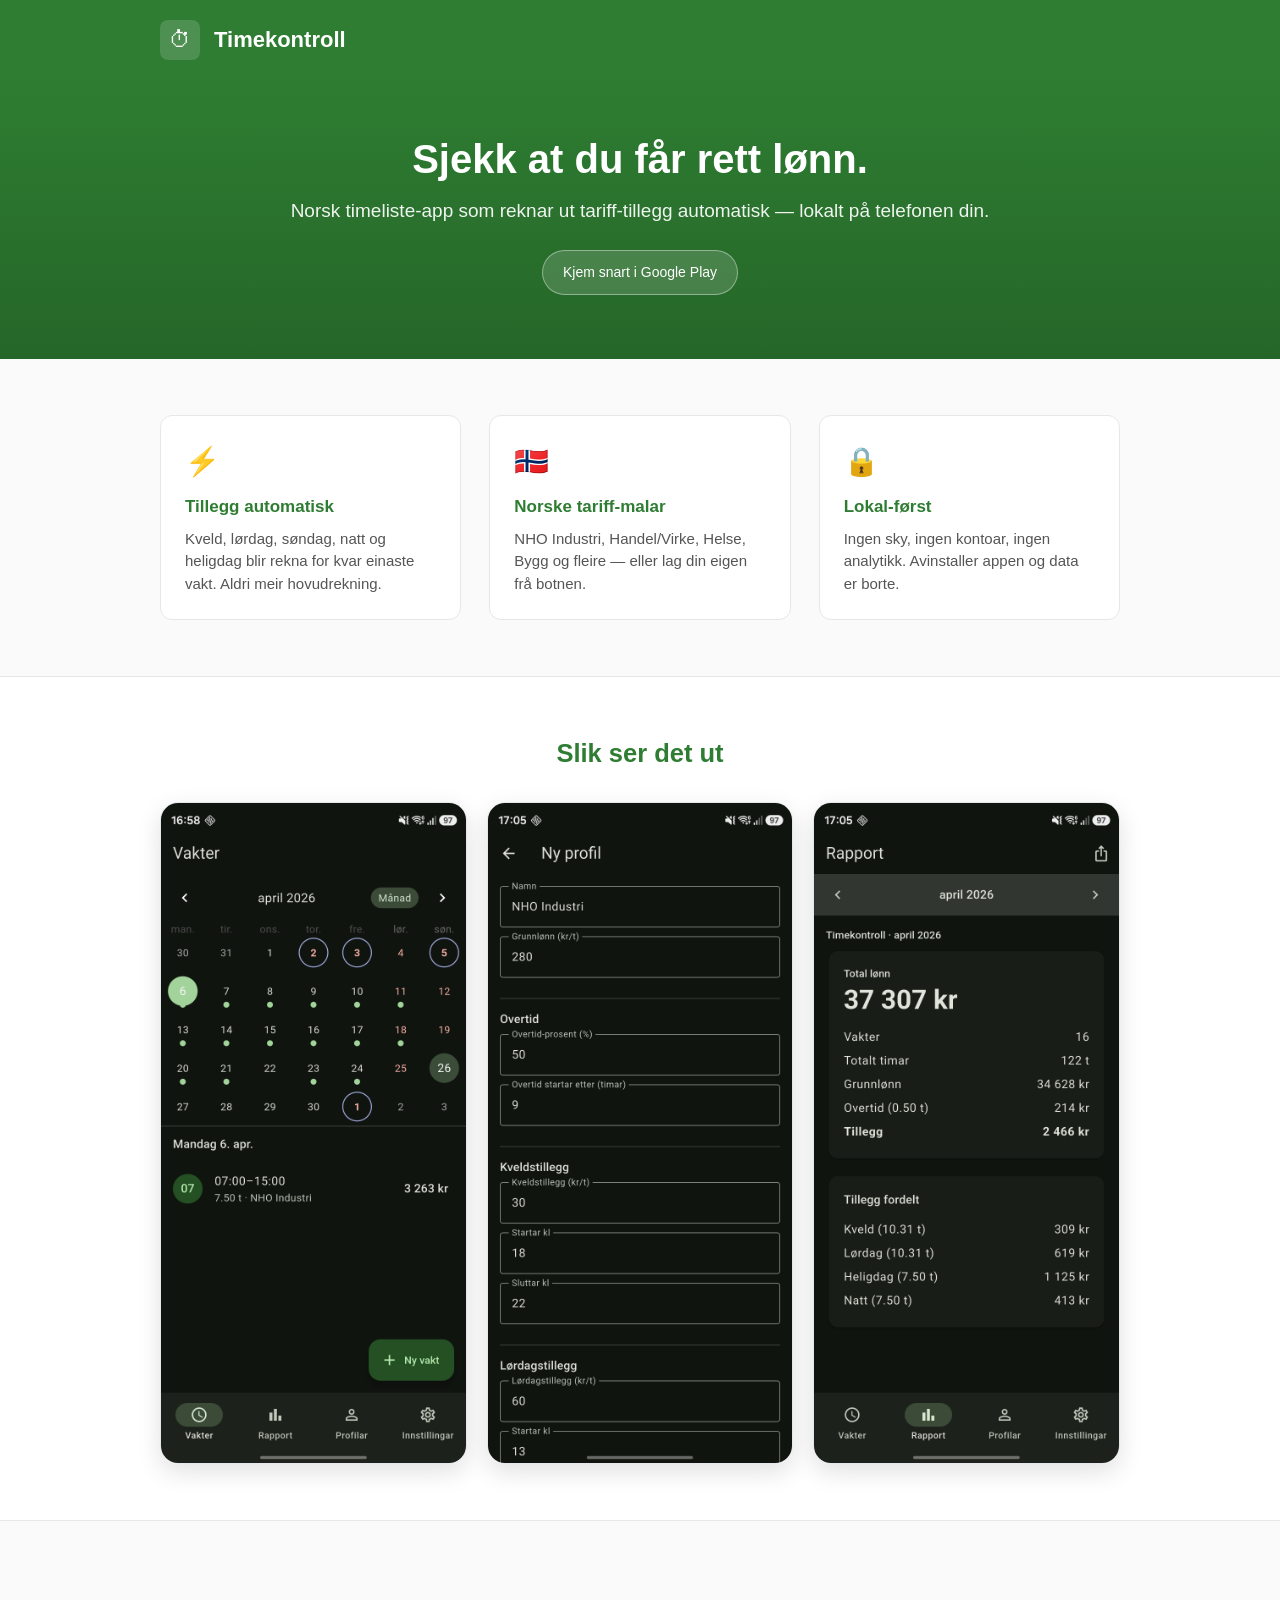
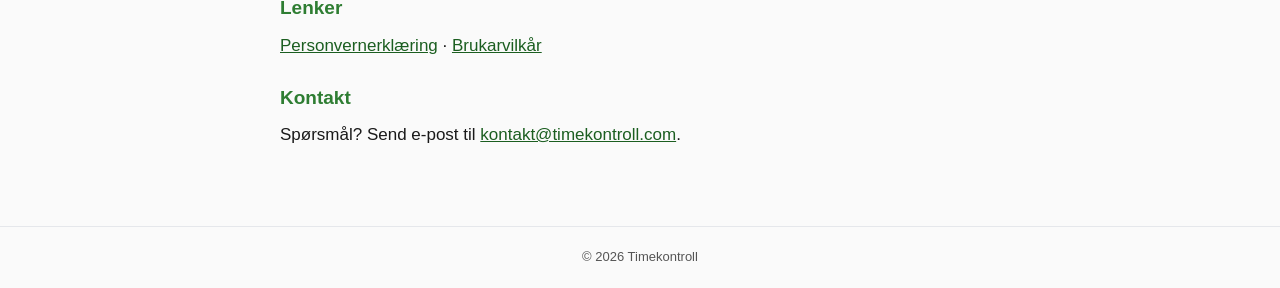
==== index.html @ 094d69ae "Real screenshots: calendar, profile-edit, report" ====
<!doctype html>
<html lang="nn">
<head>
<meta charset="utf-8">
<meta name="viewport" content="width=device-width, initial-scale=1">
<title>Timekontroll — norsk timeliste-app</title>
<meta name="description" content="Sjekk at du får rett lønn. Føre vakter, rekn ut tillegg og overtid automatisk.">
<meta property="og:title" content="Timekontroll — norsk timeliste-app">
<meta property="og:description" content="Sjekk at du får rett lønn. Føre vakter, rekn ut tillegg og overtid automatisk.">
<meta property="og:type" content="website">
<meta property="og:url" content="https://timekontroll.com/">
<link rel="stylesheet" href="styles.css">
</head>
<body>
<header>
  <div class="wrap">
    <div class="logo">⏱</div>
    <h1>Timekontroll</h1>
  </div>
</header>

<section class="hero">
  <div class="hero-wrap">
    <h1>Sjekk at du får rett lønn.</h1>
    <p class="lede">Norsk timeliste-app som reknar ut tariff-tillegg automatisk — lokalt på telefonen din.</p>
    <p class="cta-row">
      <span class="badge">Kjem snart i Google Play</span>
    </p>
  </div>
</section>

<section class="features">
  <div class="features-wrap">
    <div class="feature">
      <div class="icon">⚡</div>
      <h3>Tillegg automatisk</h3>
      <p>Kveld, lørdag, søndag, natt og heligdag blir rekna for kvar einaste vakt. Aldri meir hovudrekning.</p>
    </div>
    <div class="feature">
      <div class="icon">🇳🇴</div>
      <h3>Norske tariff-malar</h3>
      <p>NHO Industri, Handel/Virke, Helse, Bygg og fleire — eller lag din eigen frå botnen.</p>
    </div>
    <div class="feature">
      <div class="icon">🔒</div>
      <h3>Lokal-først</h3>
      <p>Ingen sky, ingen kontoar, ingen analytikk. Avinstaller appen og data er borte.</p>
    </div>
  </div>
</section>

<section class="screenshots">
  <div class="screenshots-wrap">
    <h2>Slik ser det ut</h2>
    <div class="shots">
      <img src="01-calendar.png" alt="Kalender med vakter, valt dag viser tider og lønn" loading="lazy">
      <img src="05-profile-edit.png" alt="Profil-redigering med tariff-satsar" loading="lazy">
      <img src="06-report.png" alt="Månadsrapport med fordeling av tillegg" loading="lazy">
    </div>
  </div>
</section>

<section class="meta">
  <div class="meta-wrap">
    <h2>Lenker</h2>
    <p>
      <a href="privacy.html">Personvernerklæring</a> &middot;
      <a href="terms.html">Brukarvilkår</a>
    </p>

    <h2>Kontakt</h2>
    <p>Spørsmål? Send e-post til <a href="mailto:kontakt@timekontroll.com">kontakt@timekontroll.com</a>.</p>
  </div>
</section>

<footer>
  © 2026 Timekontroll
</footer>
</body>
</html>
---- styles.css ----
:root {
  --brand: #2E7D32;
  --brand-dark: #1b5e20;
  --text: #1a1a1a;
  --muted: #555;
  --bg: #fafafa;
  --card: #ffffff;
  --border: #e5e7eb;
}

@media (prefers-color-scheme: dark) {
  :root {
    --brand: #66bb6a;
    --brand-dark: #2E7D32;
    --text: #f3f4f6;
    --muted: #b3b3b3;
    --bg: #121212;
    --card: #1e1e1e;
    --border: #2a2a2a;
  }
}

* { box-sizing: border-box; }

body {
  margin: 0;
  font: 17px/1.6 -apple-system, BlinkMacSystemFont, "Segoe UI", Roboto, Helvetica, Arial, sans-serif;
  color: var(--text);
  background: var(--bg);
}

header {
  background: var(--brand);
  color: #fff;
  padding: 20px 24px;
}

header .wrap {
  max-width: 960px;
  margin: 0 auto;
  display: flex;
  align-items: center;
  gap: 14px;
}

header .logo {
  width: 40px;
  height: 40px;
  border-radius: 8px;
  background: rgba(255,255,255,0.15);
  display: flex;
  align-items: center;
  justify-content: center;
  font-size: 22px;
}

header h1 {
  font-size: 22px;
  margin: 0;
  font-weight: 600;
}

header a {
  color: rgba(255,255,255,0.9);
  text-decoration: none;
  font-size: 14px;
}

/* Hero */
.hero {
  background: linear-gradient(180deg, var(--brand) 0%, #256628 100%);
  color: #fff;
  padding: 56px 24px 64px;
  text-align: center;
}

.hero-wrap {
  max-width: 720px;
  margin: 0 auto;
}

.hero h1 {
  font-size: 40px;
  line-height: 1.15;
  margin: 0 0 14px;
  font-weight: 700;
}

.hero .lede {
  font-size: 19px;
  margin: 0 0 24px;
  color: rgba(255,255,255,0.92);
}

.cta-row { margin: 0; }

.badge {
  display: inline-block;
  background: rgba(255,255,255,0.15);
  border: 1px solid rgba(255,255,255,0.4);
  color: #fff;
  padding: 10px 20px;
  border-radius: 999px;
  font-size: 14px;
  font-weight: 500;
}

/* Features */
.features {
  padding: 56px 24px;
  background: var(--bg);
}

.features-wrap {
  max-width: 960px;
  margin: 0 auto;
  display: grid;
  grid-template-columns: repeat(3, 1fr);
  gap: 28px;
}

@media (max-width: 720px) {
  .features-wrap {
    grid-template-columns: 1fr;
  }
}

.feature {
  background: var(--card);
  border: 1px solid var(--border);
  border-radius: 12px;
  padding: 24px;
}

.feature .icon {
  font-size: 28px;
  margin-bottom: 8px;
}

.feature h3 {
  font-size: 17px;
  margin: 0 0 8px;
  color: var(--brand);
}

.feature p {
  margin: 0;
  font-size: 15px;
  color: var(--muted);
  line-height: 1.5;
}

/* Screenshots */
.screenshots {
  padding: 56px 24px;
  background: var(--card);
  border-top: 1px solid var(--border);
  border-bottom: 1px solid var(--border);
}

.screenshots-wrap {
  max-width: 960px;
  margin: 0 auto;
  text-align: center;
}

.screenshots h2 {
  margin: 0 0 28px;
  color: var(--brand);
}

.shots {
  display: grid;
  grid-template-columns: repeat(3, 1fr);
  gap: 20px;
  align-items: start;
}

@media (max-width: 720px) {
  .shots {
    grid-template-columns: 1fr;
    max-width: 320px;
    margin: 0 auto;
  }
}

.shots img {
  width: 100%;
  border-radius: 18px;
  box-shadow: 0 8px 24px rgba(0,0,0,0.12);
  border: 1px solid var(--border);
}

/* Meta */
.meta {
  padding: 48px 24px 64px;
}

.meta-wrap {
  max-width: 720px;
  margin: 0 auto;
}

.meta h2 {
  font-size: 19px;
  margin: 24px 0 8px;
  color: var(--brand);
}

.meta p {
  margin: 0 0 14px;
}

/* Article pages (privacy + terms) */
main {
  max-width: 720px;
  margin: 32px auto;
  padding: 0 24px 64px;
}

main h1 {
  font-size: 28px;
  margin: 0 0 4px;
}

.updated {
  color: var(--muted);
  font-size: 14px;
  margin-bottom: 28px;
}

main h2 {
  font-size: 19px;
  margin: 32px 0 8px;
  color: var(--brand);
}

main p {
  margin: 0 0 14px;
}

a {
  color: var(--brand-dark);
}

footer {
  border-top: 1px solid var(--border);
  padding: 20px 24px;
  font-size: 13px;
  color: var(--muted);
  text-align: center;
}

footer a {
  color: inherit;
}
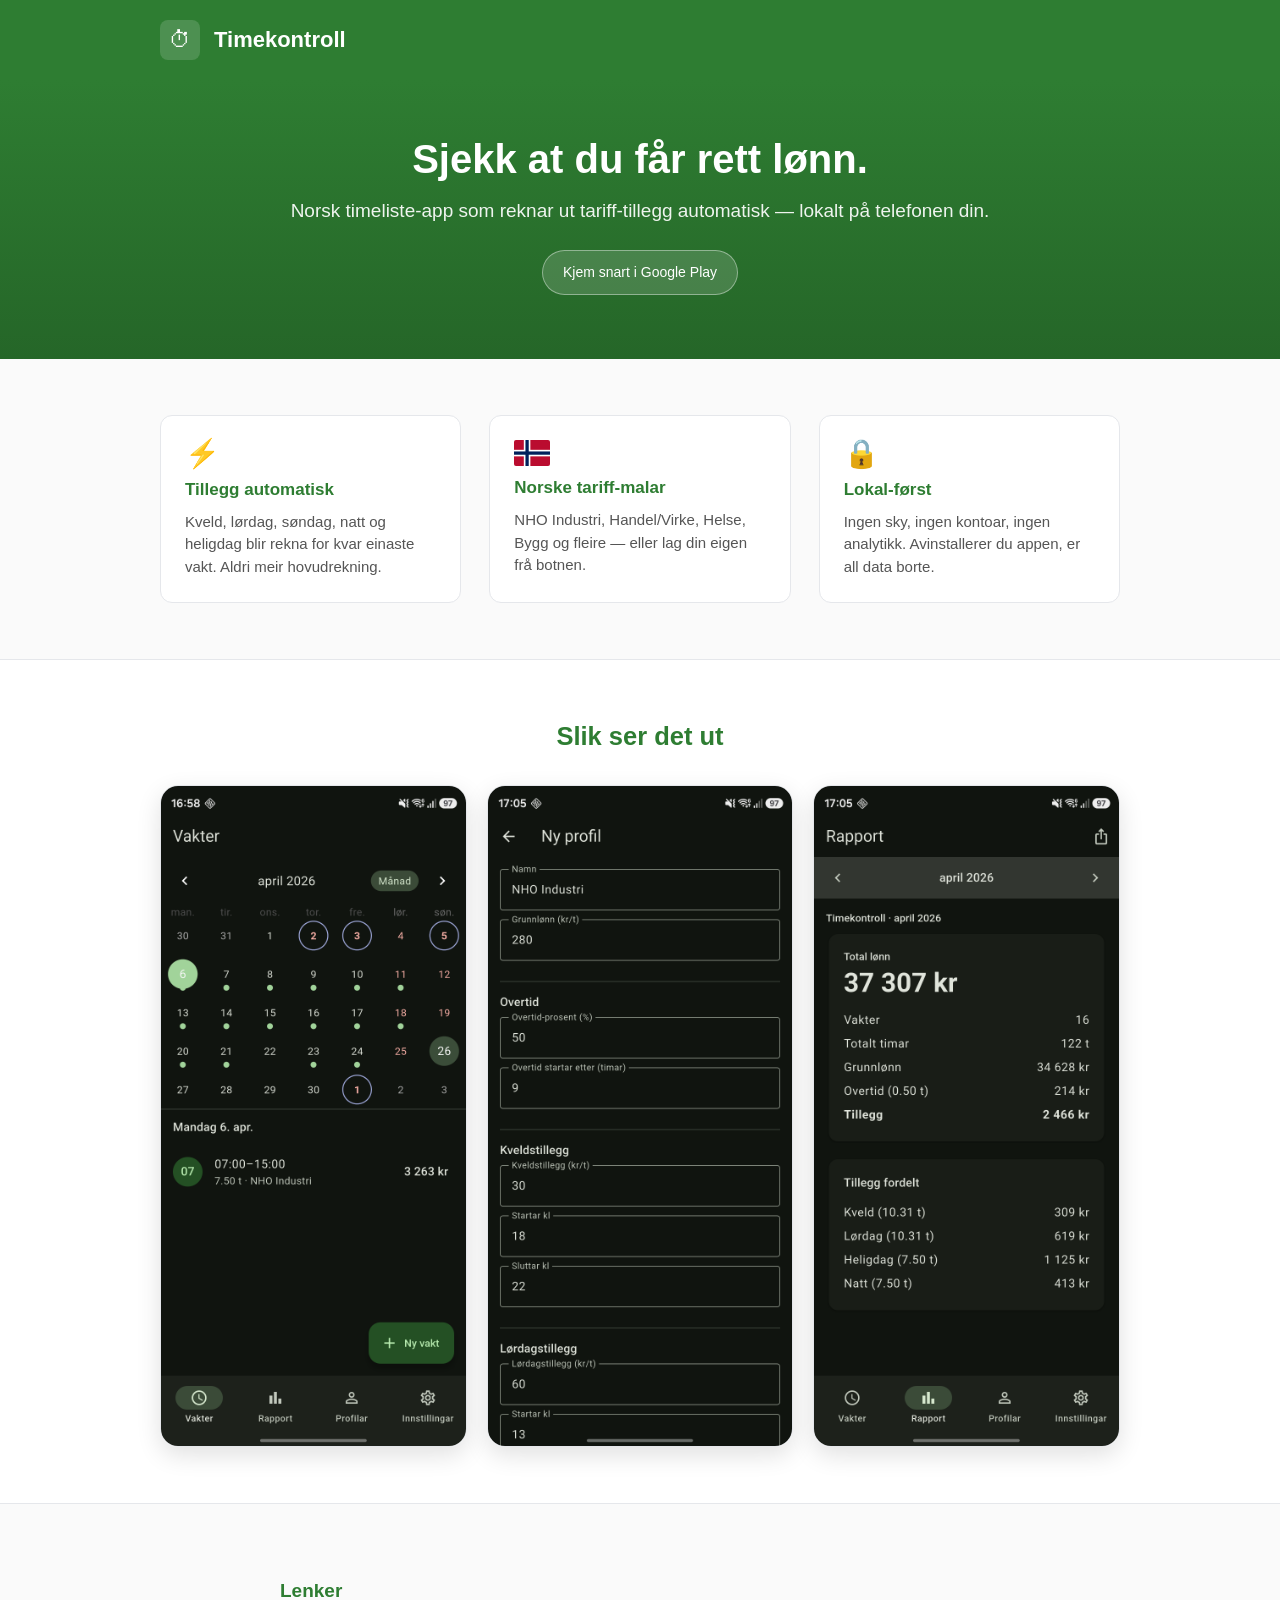
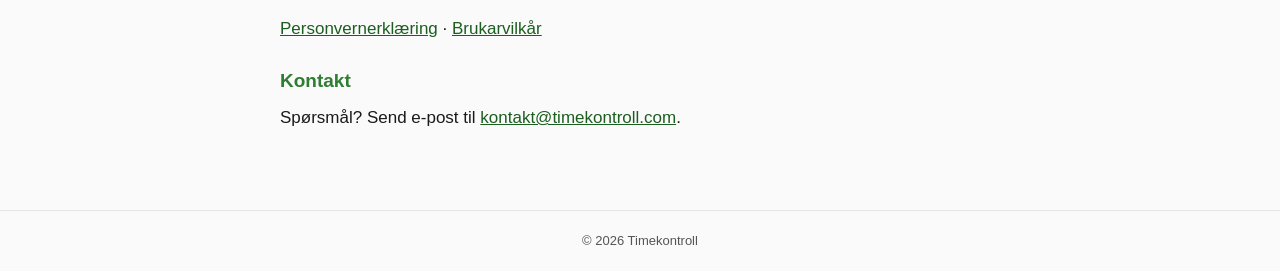
==== commit b30c6180: "Inline SVG flag (renders on Windows), nynorsk fix" ====
--- a/index.html
+++ b/index.html
@@ -37,14 +37,14 @@
       <p>Kveld, lørdag, søndag, natt og heligdag blir rekna for kvar einaste vakt. Aldri meir hovudrekning.</p>
     </div>
     <div class="feature">
-      <div class="icon">🇳🇴</div>
+      <div class="icon"><svg viewBox="0 0 22 16" xmlns="http://www.w3.org/2000/svg" aria-label="Norske flagget"><rect width="22" height="16" fill="#ba0c2f"/><rect x="6" width="4" height="16" fill="#fff"/><rect y="6" width="22" height="4" fill="#fff"/><rect x="7" width="2" height="16" fill="#00205b"/><rect y="7" width="22" height="2" fill="#00205b"/></svg></div>
       <h3>Norske tariff-malar</h3>
       <p>NHO Industri, Handel/Virke, Helse, Bygg og fleire — eller lag din eigen frå botnen.</p>
     </div>
     <div class="feature">
       <div class="icon">🔒</div>
       <h3>Lokal-først</h3>
-      <p>Ingen sky, ingen kontoar, ingen analytikk. Avinstaller appen og data er borte.</p>
+      <p>Ingen sky, ingen kontoar, ingen analytikk. Avinstallerer du appen, er all data borte.</p>
     </div>
   </div>
 </section>
--- a/styles.css
+++ b/styles.css
@@ -135,6 +135,15 @@
 .feature .icon {
   font-size: 28px;
   margin-bottom: 8px;
+  line-height: 1;
+}
+
+.feature .icon svg {
+  width: 36px;
+  height: auto;
+  vertical-align: middle;
+  display: block;
+  border-radius: 2px;
 }
 
 .feature h3 {
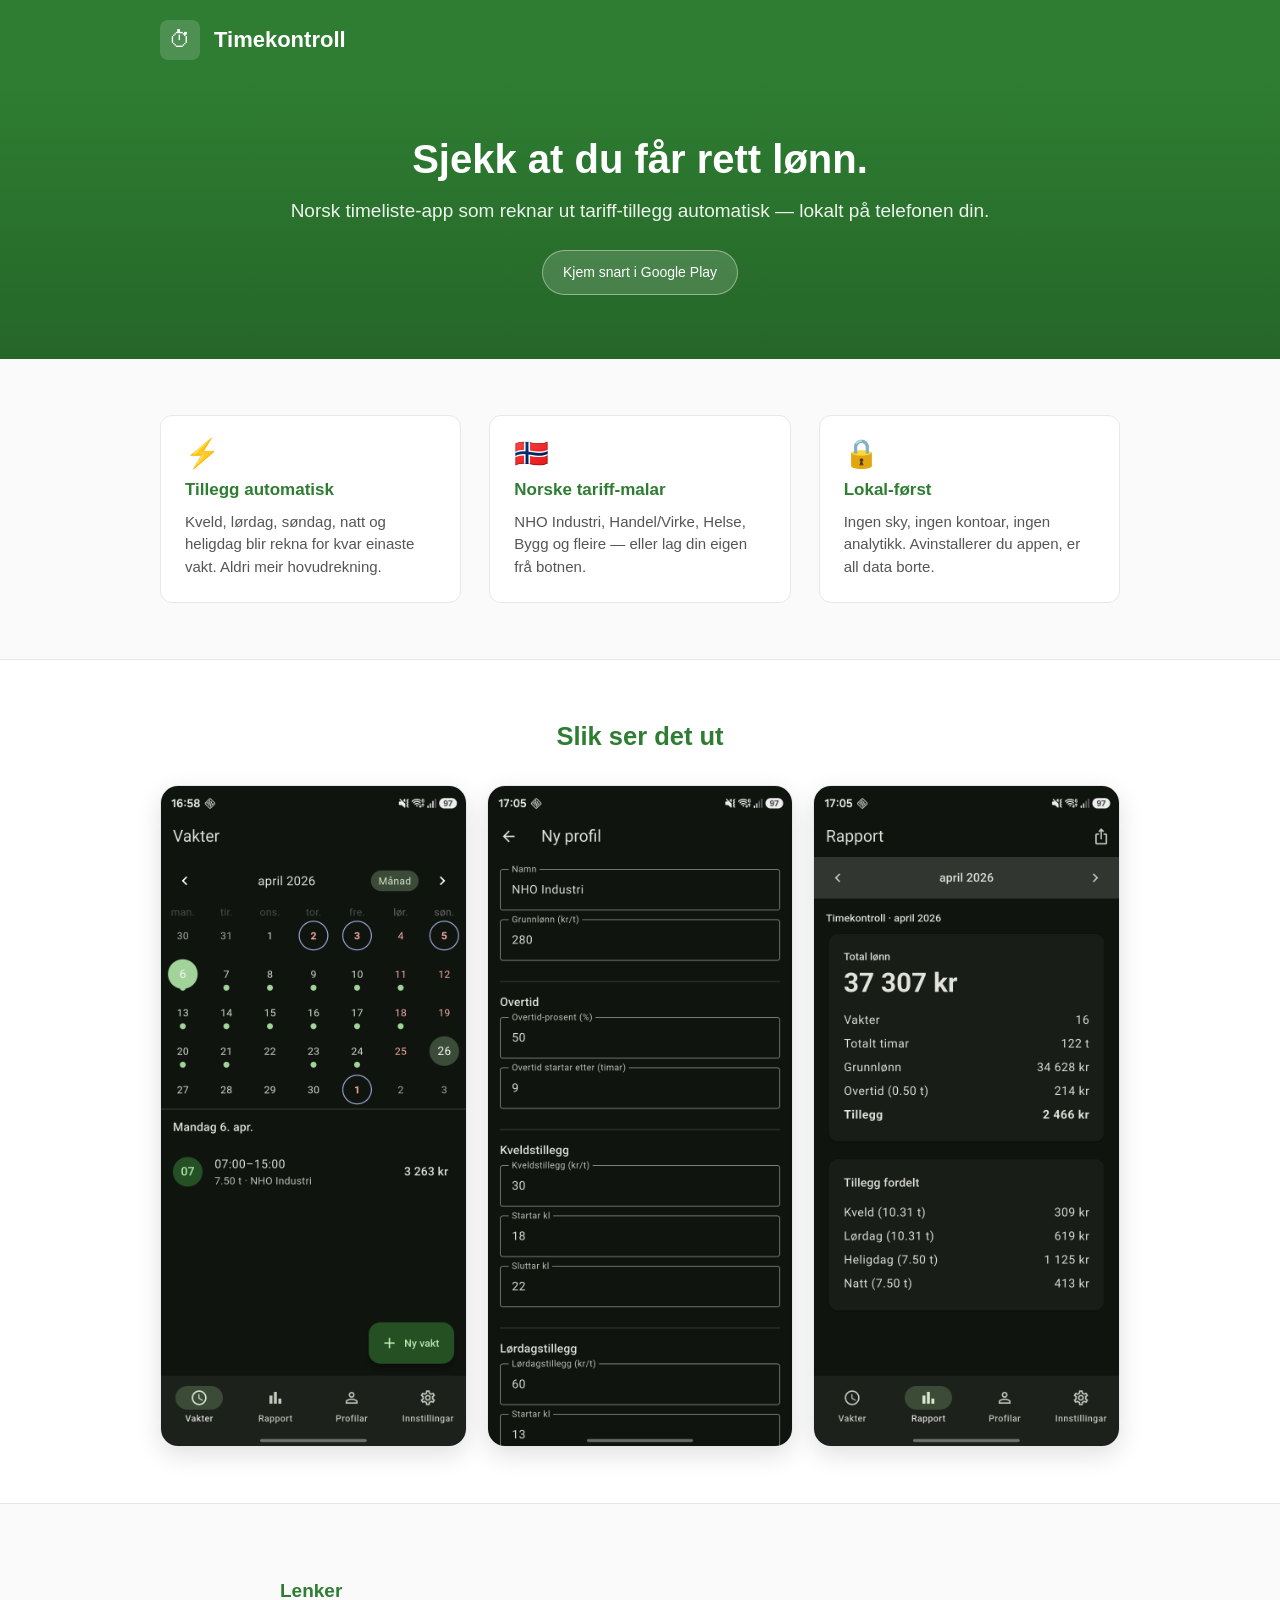
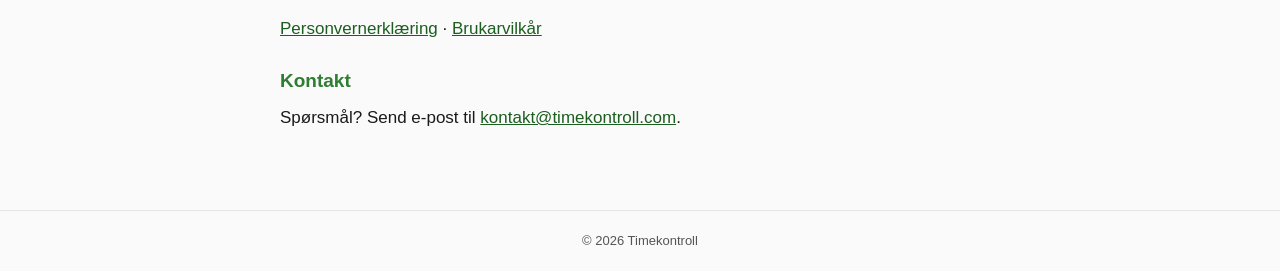
==== commit b0b87c56: "Revert flag SVG to emoji" ====
--- a/index.html
+++ b/index.html
@@ -37,7 +37,7 @@
       <p>Kveld, lørdag, søndag, natt og heligdag blir rekna for kvar einaste vakt. Aldri meir hovudrekning.</p>
     </div>
     <div class="feature">
-      <div class="icon"><svg viewBox="0 0 22 16" xmlns="http://www.w3.org/2000/svg" aria-label="Norske flagget"><rect width="22" height="16" fill="#ba0c2f"/><rect x="6" width="4" height="16" fill="#fff"/><rect y="6" width="22" height="4" fill="#fff"/><rect x="7" width="2" height="16" fill="#00205b"/><rect y="7" width="22" height="2" fill="#00205b"/></svg></div>
+      <div class="icon">🇳🇴</div>
       <h3>Norske tariff-malar</h3>
       <p>NHO Industri, Handel/Virke, Helse, Bygg og fleire — eller lag din eigen frå botnen.</p>
     </div>
--- a/styles.css
+++ b/styles.css
@@ -139,7 +139,7 @@
 }
 
 .feature .icon svg {
-  width: 36px;
+  width: 28px;
   height: auto;
   vertical-align: middle;
   display: block;
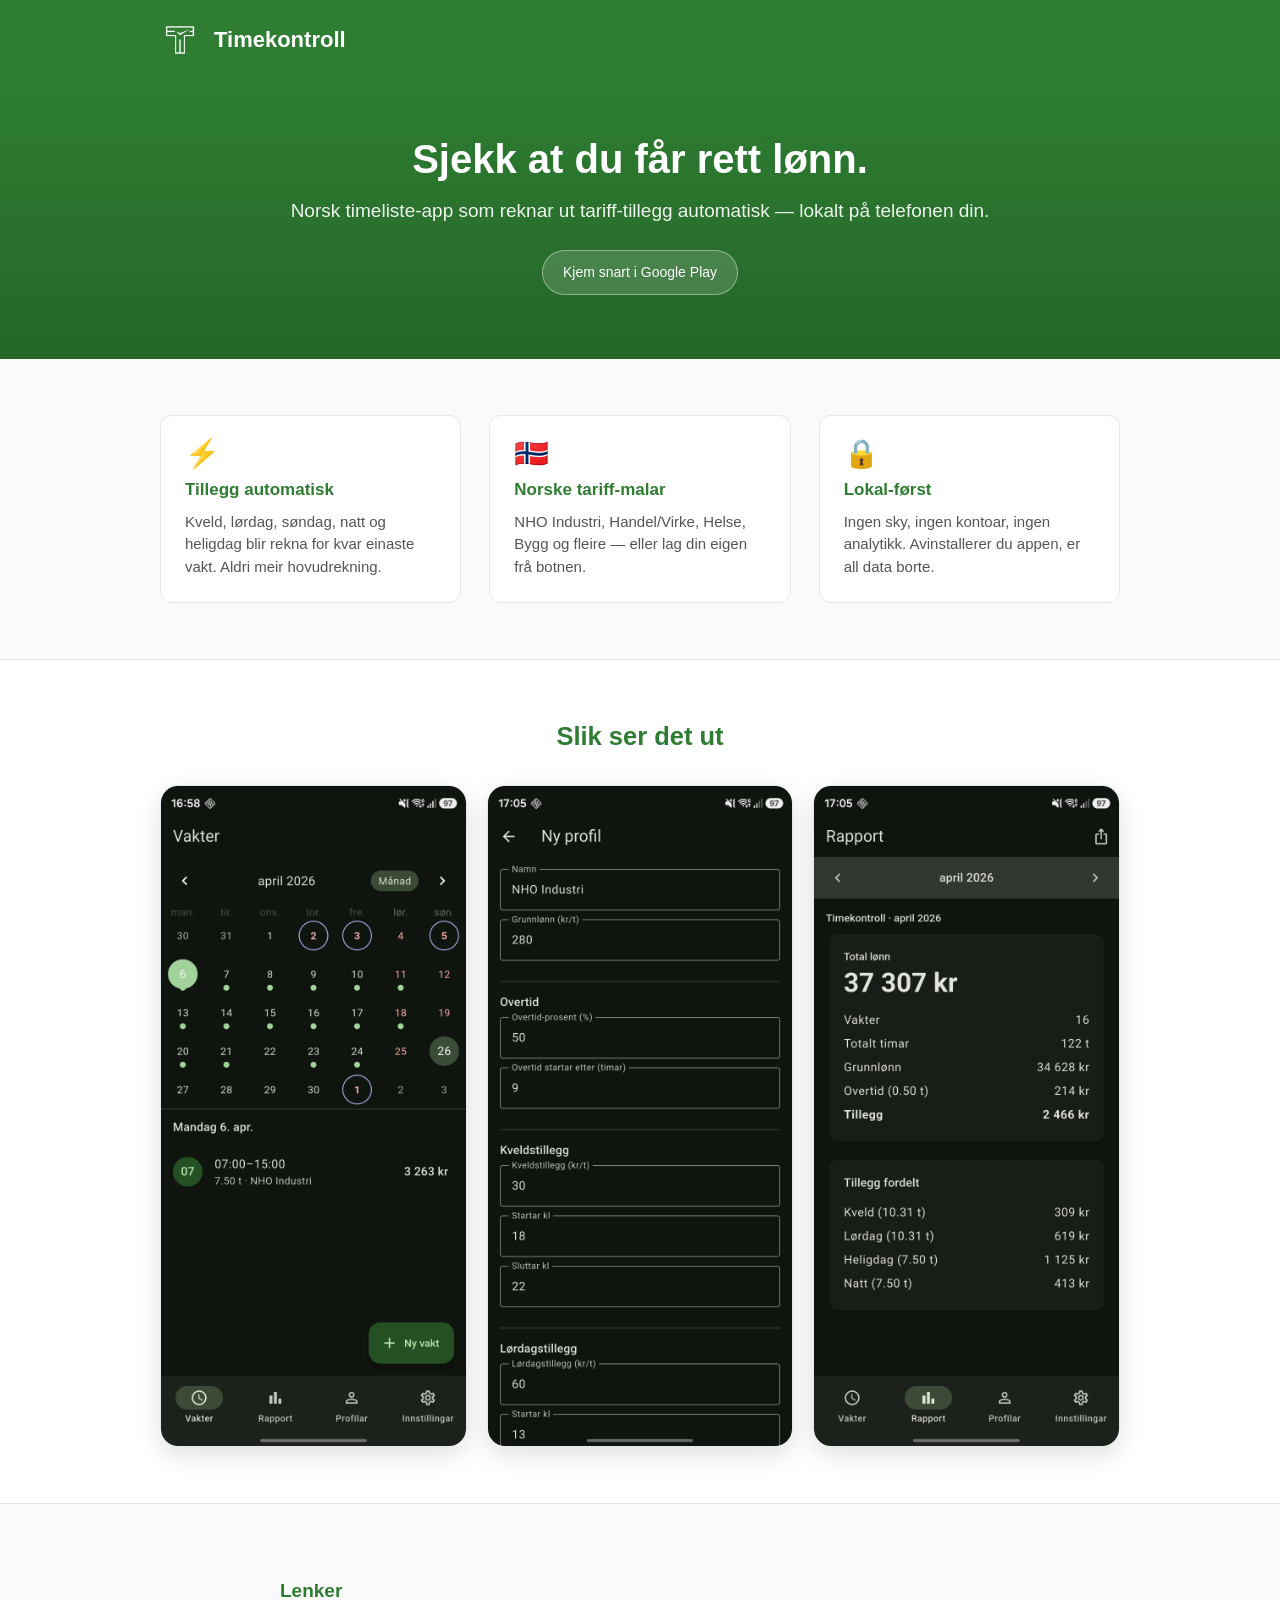
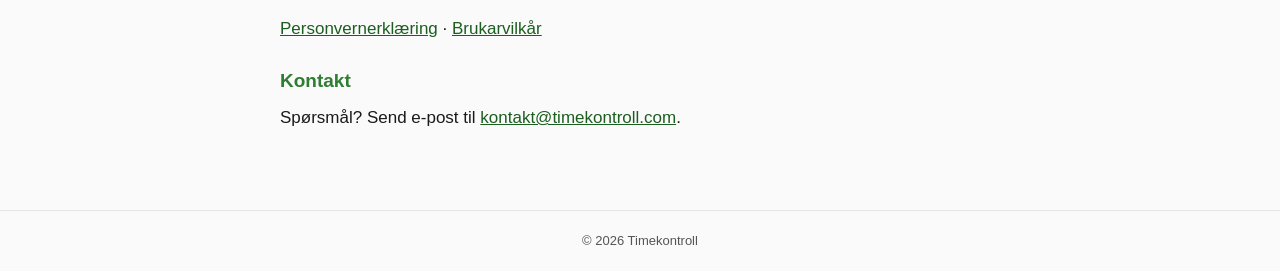
==== commit 759f7fb5: "Real T-clock logo replaces clock emoji in headers" ====
--- a/index.html
+++ b/index.html
@@ -14,7 +14,7 @@
 <body>
 <header>
   <div class="wrap">
-    <div class="logo">⏱</div>
+    <img class="logo" src="logo.png" alt="Timekontroll-logo" width="40" height="40">
     <h1>Timekontroll</h1>
   </div>
 </header>
--- a/styles.css
+++ b/styles.css
@@ -46,12 +46,8 @@
 header .logo {
   width: 40px;
   height: 40px;
-  border-radius: 8px;
-  background: rgba(255,255,255,0.15);
-  display: flex;
-  align-items: center;
-  justify-content: center;
-  font-size: 22px;
+  display: block;
+  object-fit: contain;
 }
 
 header h1 {
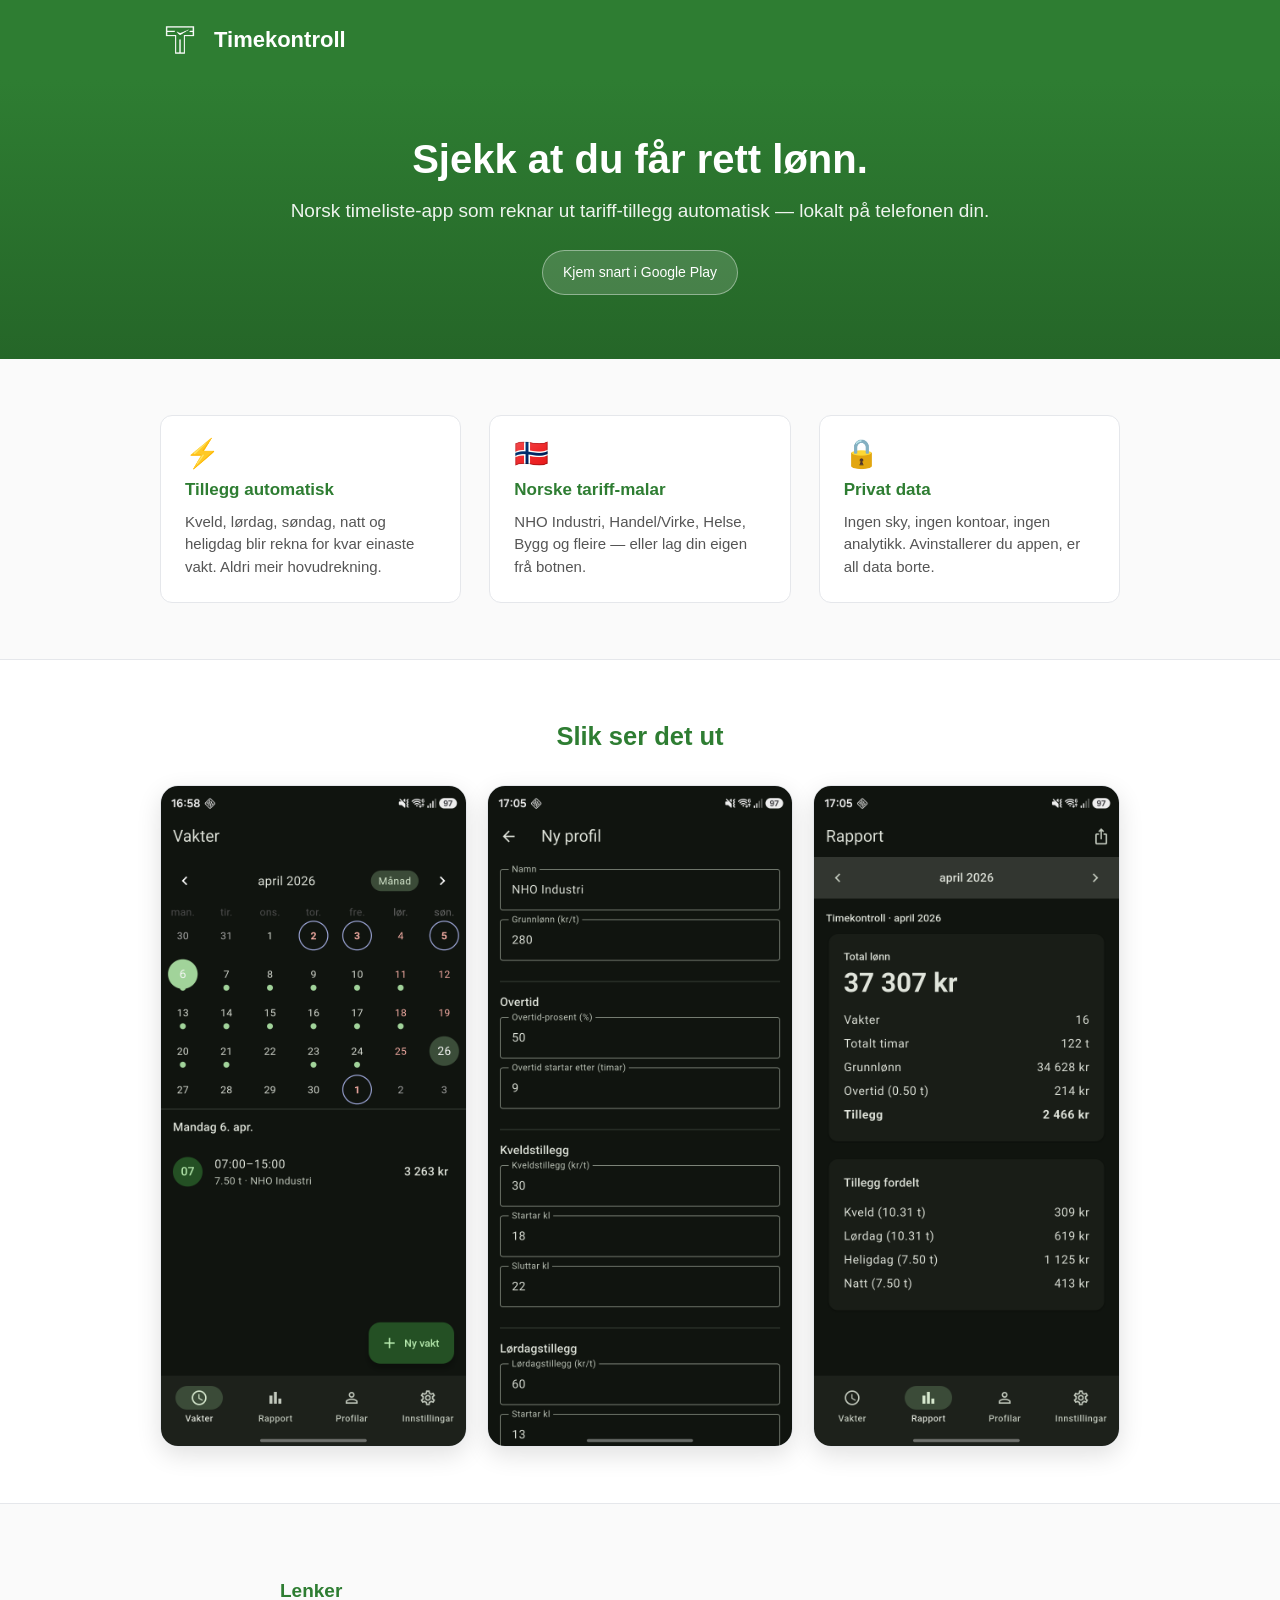
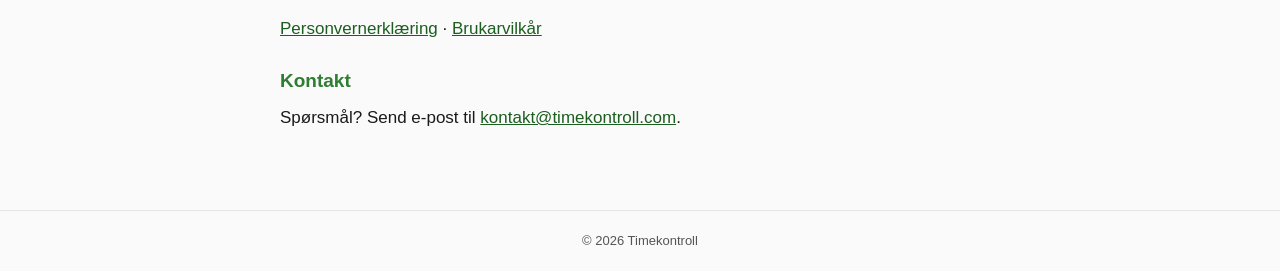
==== commit 419eb0e9: "Lokal-f\xc3\xb8rst \xe2\x86\x92 Privat data" ====
--- a/index.html
+++ b/index.html
@@ -10,8 +10,31 @@
 <meta property="og:type" content="website">
 <meta property="og:url" content="https://timekontroll.com/">
 <link rel="stylesheet" href="styles.css">
+<script>
+  // Skip splash on subsequent navigations within the same browser session.
+  if (sessionStorage.getItem('splashShown')) {
+    document.documentElement.classList.add('no-splash');
+  } else {
+    sessionStorage.setItem('splashShown', '1');
+  }
+</script>
 </head>
 <body>
+
+<div class="splash" aria-hidden="true">
+  <svg class="splash-logo" viewBox="0 0 1024 1024" xmlns="http://www.w3.org/2000/svg" aria-label="Timekontroll">
+    <path d="M 90 100 L 920 100 L 920 430 L 590 430 L 590 940 L 430 940 L 430 430 L 90 430 Z
+             M 162 172 L 162 358 L 502 358 L 502 868 L 518 868 L 518 358 L 858 358 L 858 172 Z"
+          fill="#fff" fill-rule="evenodd"/>
+    <line class="splash-stem-line" x1="510" y1="530" x2="510" y2="860" stroke="#fff" stroke-width="14" stroke-linecap="round"/>
+    <line x1="510" y1="265" x2="610" y2="200" stroke="#fff" stroke-width="22" stroke-linecap="round"/>
+    <line class="splash-minute" x1="510" y1="265" x2="345" y2="195" stroke="#fff" stroke-width="20" stroke-linecap="round"/>
+    <circle cx="510" cy="265" r="14" fill="#fff"/>
+  </svg>
+  <div class="splash-name">Timekontroll</div>
+</div>
+
+
 <header>
   <div class="wrap">
     <img class="logo" src="logo.png" alt="Timekontroll-logo" width="40" height="40">
@@ -43,7 +66,7 @@
     </div>
     <div class="feature">
       <div class="icon">🔒</div>
-      <h3>Lokal-først</h3>
+      <h3>Privat data</h3>
       <p>Ingen sky, ingen kontoar, ingen analytikk. Avinstallerer du appen, er all data borte.</p>
     </div>
   </div>
@@ -76,5 +99,12 @@
 <footer>
   © 2026 Timekontroll
 </footer>
+
+<script>
+  // Hide the splash after the animation finishes.
+  setTimeout(function () {
+    document.documentElement.classList.add('splash-done');
+  }, 2200);
+</script>
 </body>
 </html>
--- a/styles.css
+++ b/styles.css
@@ -22,6 +22,74 @@
 
 * { box-sizing: border-box; }
 
+/* ---------- Splash ---------- */
+.splash {
+  position: fixed;
+  inset: 0;
+  background: #2E7D32;
+  display: flex;
+  flex-direction: column;
+  align-items: center;
+  justify-content: center;
+  z-index: 9999;
+  gap: 28px;
+  animation: splash-fade-out 0.4s ease 1.8s forwards;
+}
+
+.splash-logo {
+  width: 180px;
+  height: 180px;
+  transform-origin: center;
+  transform: scale(0.6);
+  animation: splash-logo-in 0.7s cubic-bezier(0.34, 1.56, 0.64, 1) forwards;
+}
+
+.splash-minute {
+  transform-origin: 510px 265px;
+  animation: splash-hand-spin 1.6s ease-in-out 0.2s forwards;
+}
+
+.splash-name {
+  font-size: 30px;
+  font-weight: 600;
+  color: #fff;
+  letter-spacing: 1.2px;
+  opacity: 0;
+  animation: splash-name-in 0.7s ease-out 0.6s forwards;
+}
+
+html.splash-done .splash {
+  display: none;
+}
+
+html.no-splash .splash {
+  display: none;
+}
+
+@keyframes splash-logo-in {
+  to { transform: scale(1); }
+}
+
+@keyframes splash-hand-spin {
+  to { transform: rotate(360deg); }
+}
+
+@keyframes splash-name-in {
+  to { opacity: 1; }
+}
+
+@keyframes splash-fade-out {
+  to { opacity: 0; visibility: hidden; }
+}
+
+@media (prefers-reduced-motion: reduce) {
+  .splash-logo, .splash-minute, .splash-name { animation: none; }
+  .splash-logo { transform: scale(1); }
+  .splash-name { opacity: 1; }
+  .splash { animation: splash-fade-out 0.3s ease 1.0s forwards; }
+}
+
+
 body {
   margin: 0;
   font: 17px/1.6 -apple-system, BlinkMacSystemFont, "Segoe UI", Roboto, Helvetica, Arial, sans-serif;
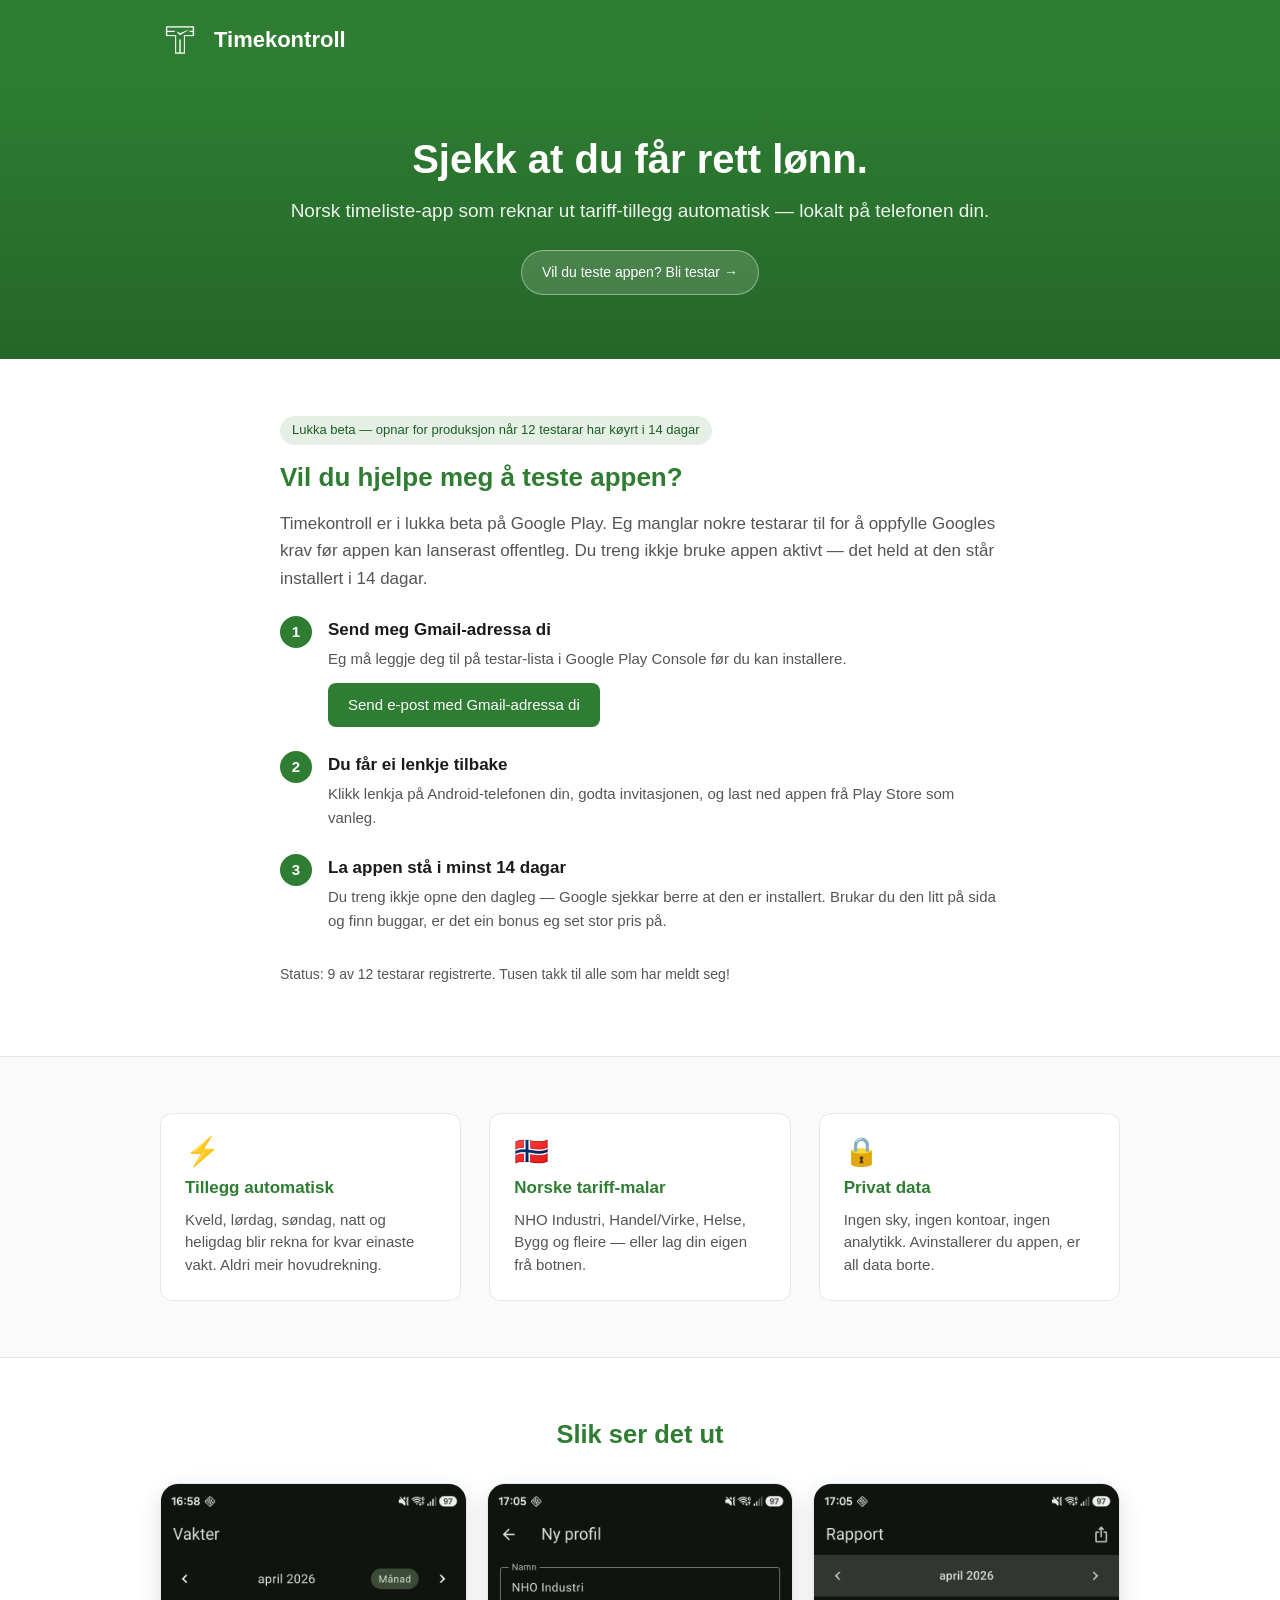
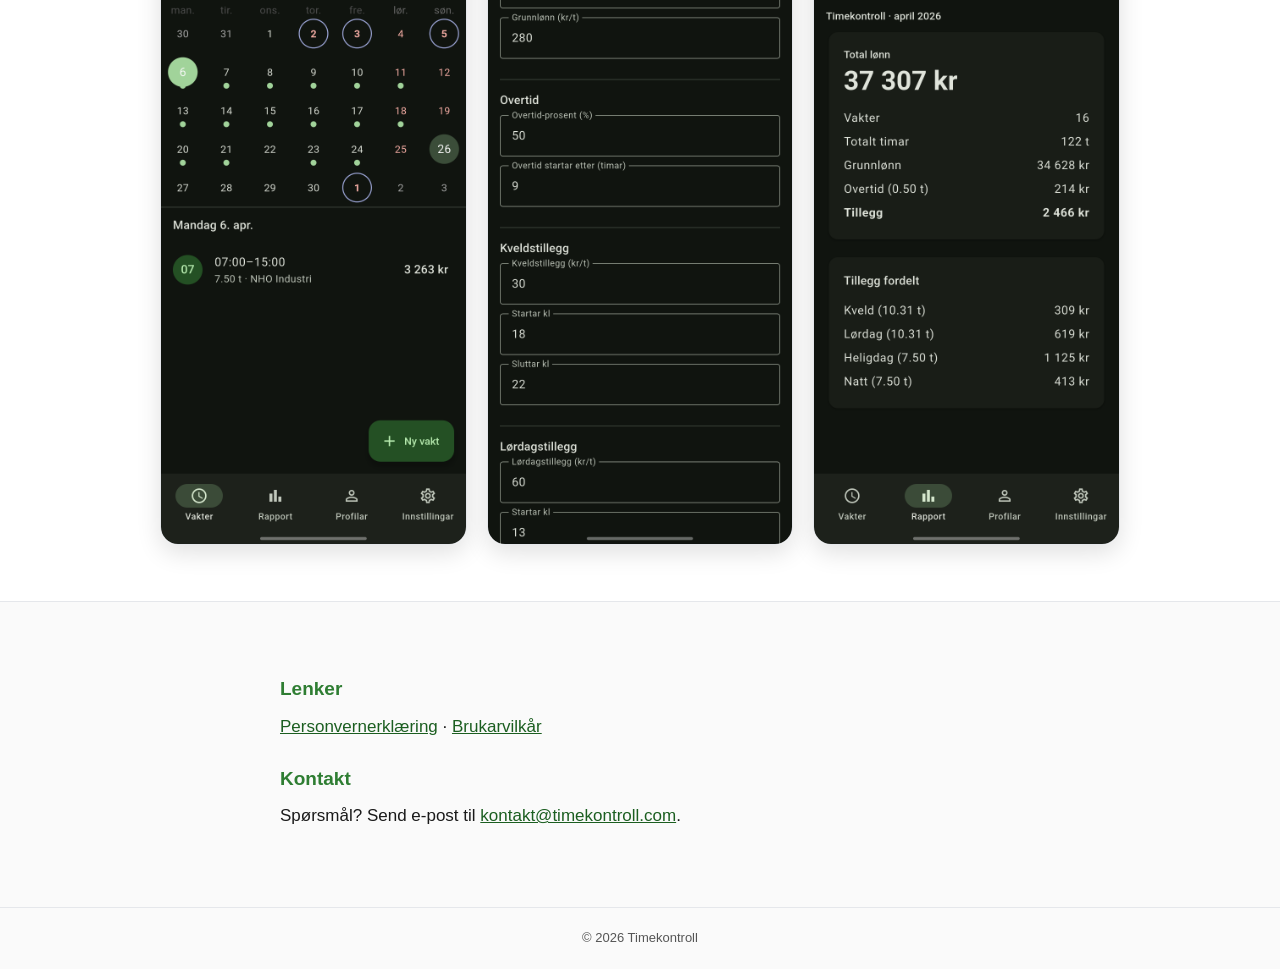
==== commit 410eed90: "Legg til 'Bli testar'-seksjon med 3-stegs instruksjon og status-teljar" ====
--- a/index.html
+++ b/index.html
@@ -47,8 +47,43 @@
     <h1>Sjekk at du får rett lønn.</h1>
     <p class="lede">Norsk timeliste-app som reknar ut tariff-tillegg automatisk — lokalt på telefonen din.</p>
     <p class="cta-row">
-      <span class="badge">Kjem snart i Google Play</span>
+      <a class="badge badge-link" href="#bli-testar">Vil du teste appen? Bli testar →</a>
     </p>
+  </div>
+</section>
+
+<section class="testers" id="bli-testar">
+  <div class="testers-wrap">
+    <span class="pill">Lukka beta — opnar for produksjon når 12 testarar har køyrt i 14 dagar</span>
+    <h2>Vil du hjelpe meg å teste appen?</h2>
+    <p class="lede">Timekontroll er i lukka beta på Google Play. Eg manglar nokre testarar til for å oppfylle Googles krav før appen kan lanserast offentleg. Du treng ikkje bruke appen aktivt — det held at den står installert i 14 dagar.</p>
+
+    <ol class="steps">
+      <li>
+        <span class="num">1</span>
+        <div>
+          <strong>Send meg Gmail-adressa di</strong>
+          <p>Eg må leggje deg til på testar-lista i Google Play Console før du kan installere.</p>
+          <p><a class="btn" href="mailto:kontakt@timekontroll.com?subject=Vil%20bli%20testar%20av%20Timekontroll&amp;body=Hei%2C%20Gmail-adressa%20mi%20er%3A%20">Send e-post med Gmail-adressa di</a></p>
+        </div>
+      </li>
+      <li>
+        <span class="num">2</span>
+        <div>
+          <strong>Du får ei lenkje tilbake</strong>
+          <p>Klikk lenkja på Android-telefonen din, godta invitasjonen, og last ned appen frå Play Store som vanleg.</p>
+        </div>
+      </li>
+      <li>
+        <span class="num">3</span>
+        <div>
+          <strong>La appen stå i minst 14 dagar</strong>
+          <p>Du treng ikkje opne den dagleg — Google sjekkar berre at den er installert. Brukar du den litt på sida og finn buggar, er det ein bonus eg set stor pris på.</p>
+        </div>
+      </li>
+    </ol>
+
+    <p class="muted small">Status: <span id="tester-count">9 av 12</span> testarar registrerte. Tusen takk til alle som har meldt seg!</p>
   </div>
 </section>
 
--- a/styles.css
+++ b/styles.css
@@ -169,6 +169,124 @@
   font-weight: 500;
 }
 
+.badge-link {
+  text-decoration: none;
+  transition: background 0.15s ease;
+}
+
+.badge-link:hover,
+.badge-link:focus {
+  background: rgba(255,255,255,0.28);
+}
+
+/* Tester recruitment */
+.testers {
+  padding: 56px 24px;
+  background: var(--card);
+  border-bottom: 1px solid var(--border);
+}
+
+.testers-wrap {
+  max-width: 720px;
+  margin: 0 auto;
+}
+
+.testers .pill {
+  display: inline-block;
+  background: rgba(46,125,50,0.12);
+  color: var(--brand-dark);
+  padding: 4px 12px;
+  border-radius: 999px;
+  font-size: 13px;
+  font-weight: 500;
+  margin-bottom: 12px;
+}
+
+@media (prefers-color-scheme: dark) {
+  .testers .pill {
+    background: rgba(102,187,106,0.18);
+    color: var(--brand);
+  }
+}
+
+.testers h2 {
+  margin: 0 0 12px;
+  font-size: 26px;
+  color: var(--brand);
+}
+
+.testers .lede {
+  margin: 0 0 24px;
+  color: var(--muted);
+}
+
+.steps {
+  list-style: none;
+  padding: 0;
+  margin: 0 0 24px;
+  display: flex;
+  flex-direction: column;
+  gap: 18px;
+}
+
+.steps li {
+  display: flex;
+  gap: 16px;
+  align-items: flex-start;
+}
+
+.steps .num {
+  flex-shrink: 0;
+  width: 32px;
+  height: 32px;
+  border-radius: 50%;
+  background: var(--brand);
+  color: #fff;
+  font-weight: 600;
+  display: flex;
+  align-items: center;
+  justify-content: center;
+  font-size: 15px;
+}
+
+.steps strong {
+  display: block;
+  margin-bottom: 4px;
+  color: var(--text);
+}
+
+.steps p {
+  margin: 0 0 6px;
+  font-size: 15px;
+  color: var(--muted);
+}
+
+.btn {
+  display: inline-block;
+  background: var(--brand);
+  color: #fff !important;
+  padding: 10px 20px;
+  border-radius: 8px;
+  text-decoration: none;
+  font-weight: 500;
+  font-size: 15px;
+  margin-top: 6px;
+  transition: background 0.15s ease;
+}
+
+.btn:hover,
+.btn:focus {
+  background: var(--brand-dark);
+}
+
+.small {
+  font-size: 14px;
+}
+
+.muted {
+  color: var(--muted);
+}
+
 /* Features */
 .features {
   padding: 56px 24px;
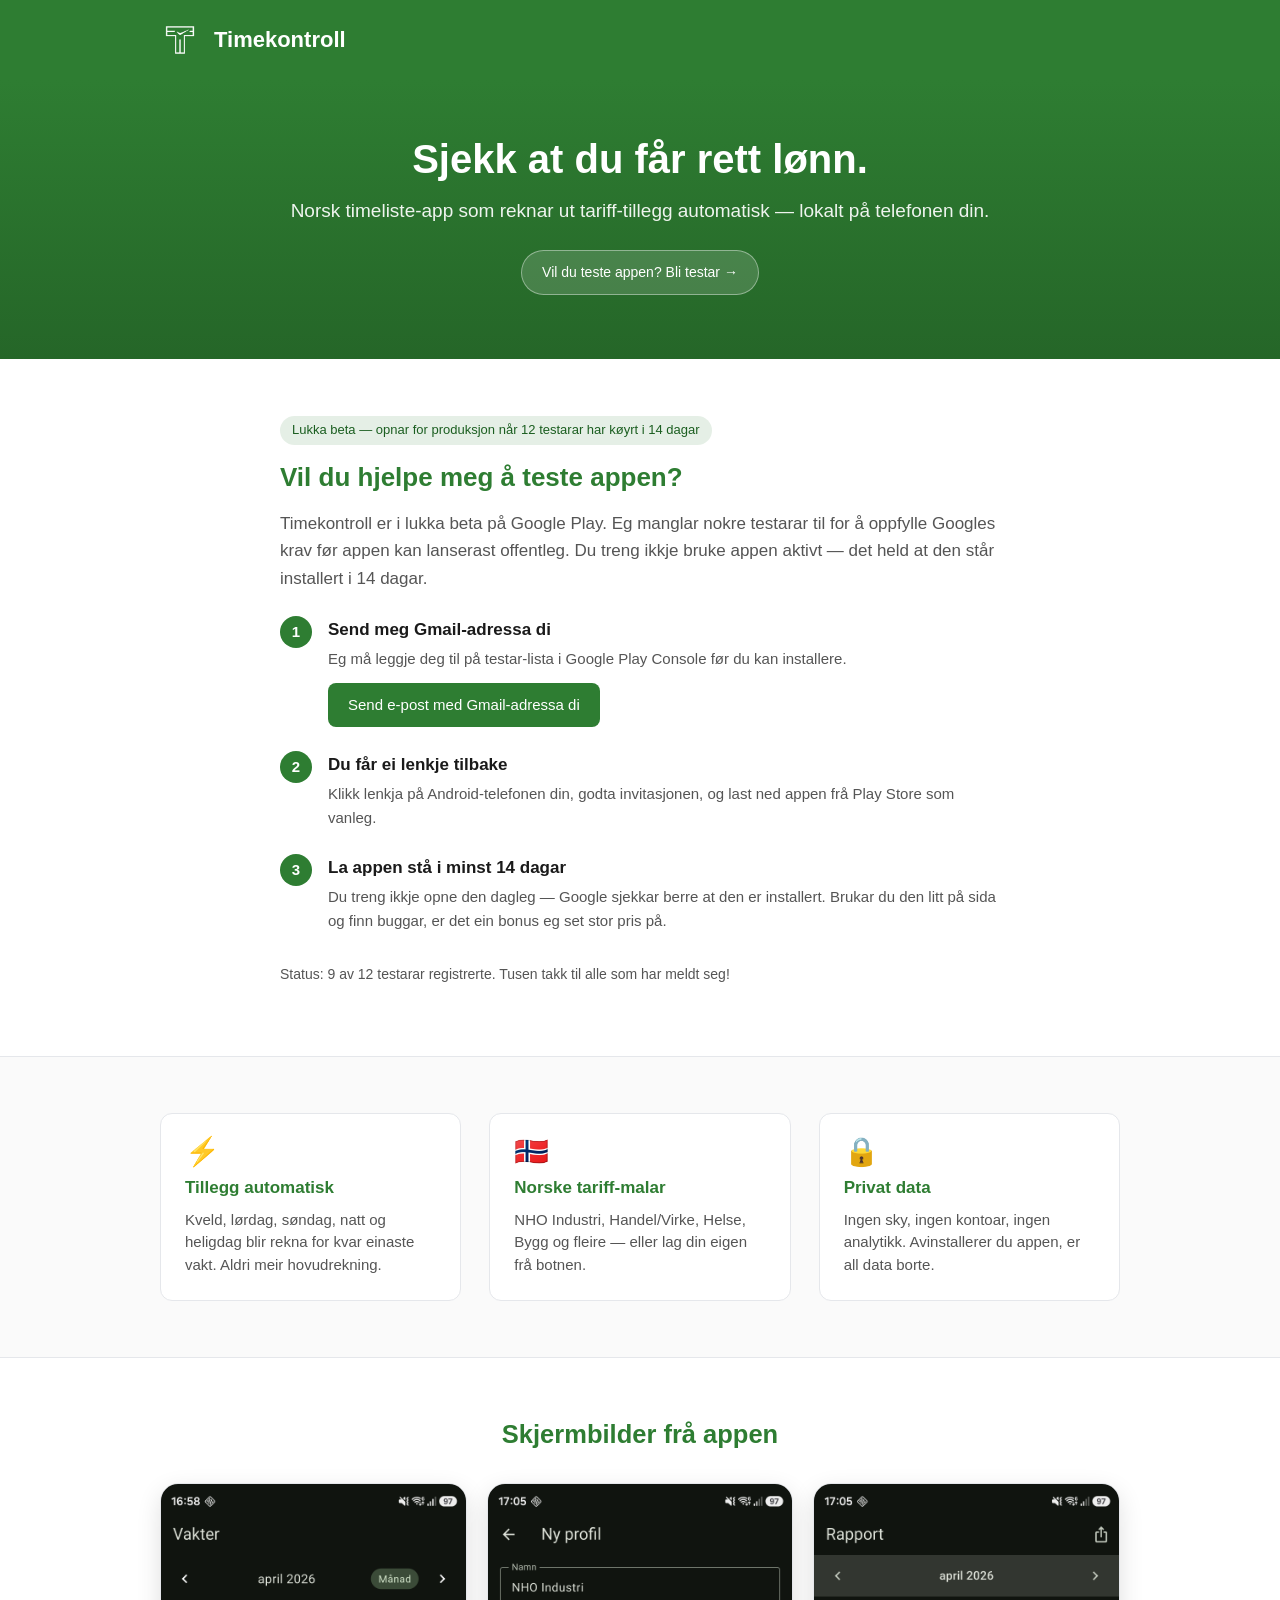
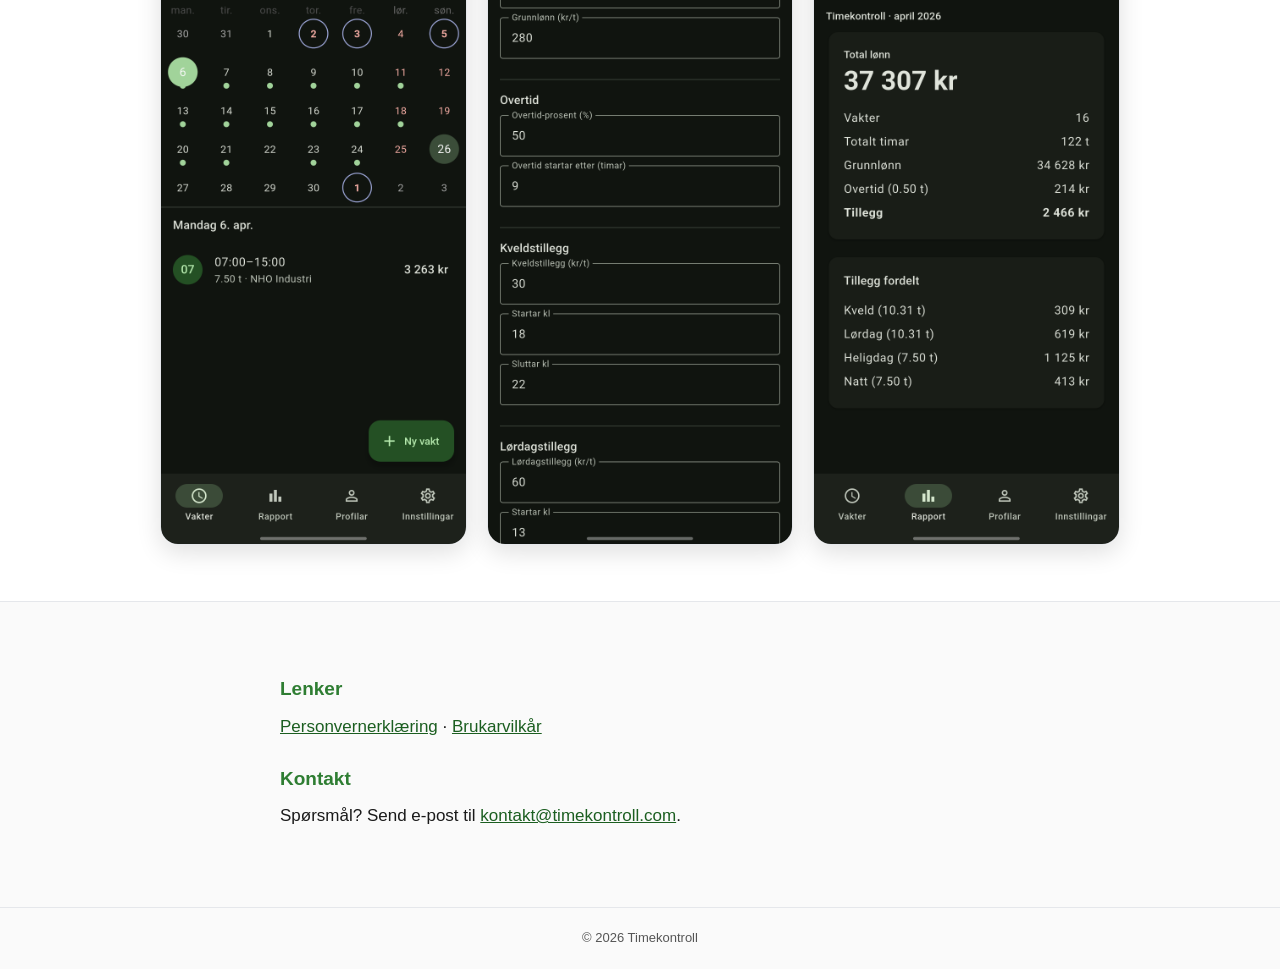
==== commit ff642003: "Endre 'Slik ser det ut' til 'Skjermbilder frå appen'" ====
--- a/index.html
+++ b/index.html
@@ -109,7 +109,7 @@
 
 <section class="screenshots">
   <div class="screenshots-wrap">
-    <h2>Slik ser det ut</h2>
+    <h2>Skjermbilder frå appen</h2>
     <div class="shots">
       <img src="01-calendar.png" alt="Kalender med vakter, valt dag viser tider og lønn" loading="lazy">
       <img src="05-profile-edit.png" alt="Profil-redigering med tariff-satsar" loading="lazy">
